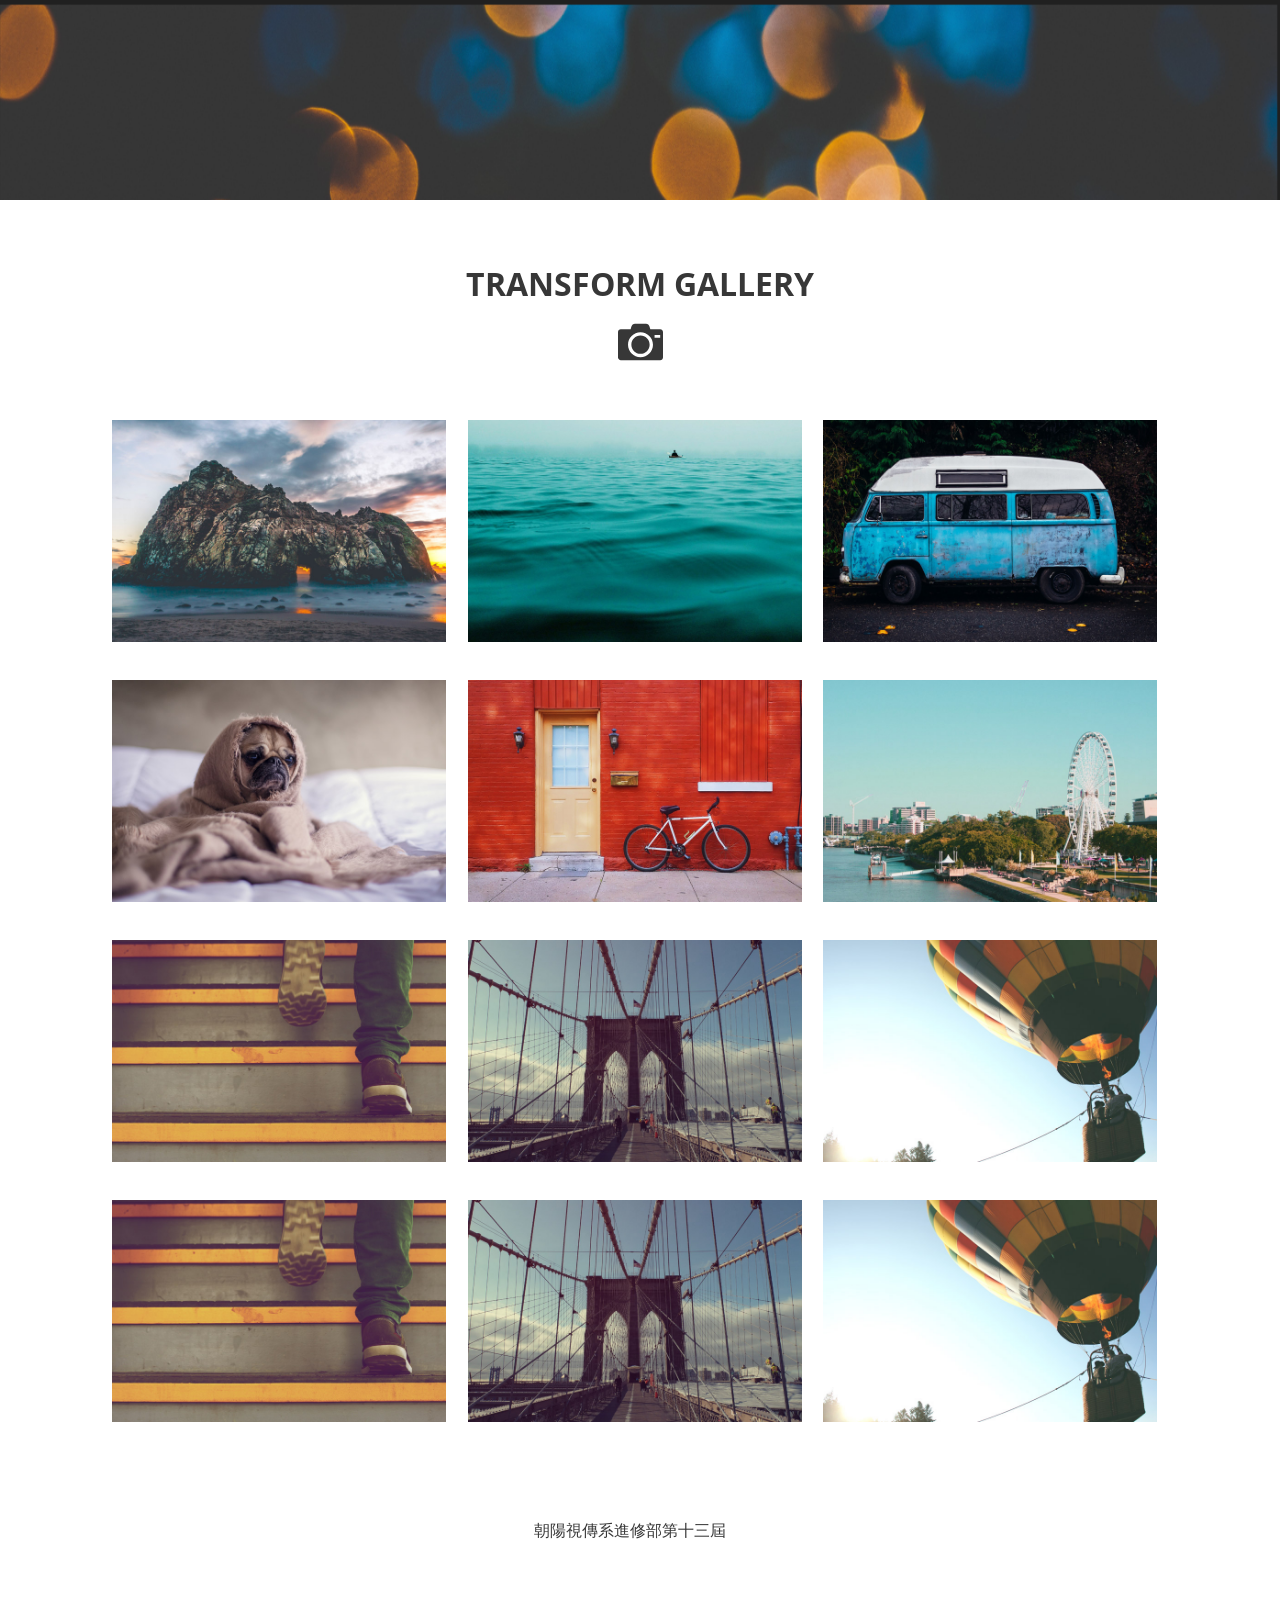
==== rige/index.html @ 2ff51db9 "vies1" ====
<!DOCTYPE html>
<html lang="en">
<head>
    <meta charset="UTF-8">
    <meta http-equiv="X-UA-Compatible" content="IE=edge">
    <meta name="viewport" content="width=device-width, initial-scale=1.0">
    <link rel="preconnect" href="https://fonts.googleapis.com">
<link rel="preconnect" href="https://fonts.gstatic.com" crossorigin>
<link href="https://fonts.googleapis.com/css2?family=Open+Sans:wght@300;400;600;700;800&display=swap" rel="stylesheet">
   <link rel="stylesheet" href="style.css">
   <link rel="stylesheet" href="https://cdnjs.cloudflare.com/ajax/libs/font-awesome/5.15.3/css/all.min.css">
  <title>畢製展覽網頁</title>
</head>


<body>
<div class="head">
  <header>
    <img src="img/背景圖.png" alt="">
   </header>
</div>


<div class="container clearfix">

 <header class="main-header">
  <h1>Transform Gallery</h1>
  <img src="img/camera.svg" alt="logo" class="logo">
 </header>

 
 <div class="container ">
  
  <div class="photo-container">
   <div class="photo">
     <img src="img/01.jpg" alt="">
     <div class="photo-overlay">
       <h3>Big Sur, California</h3>
       <a href="#" class="button">點擊進入</a>
     </div>
   </div>
  </div>
 
  <div class="photo-container">
   <div class="photo">
     <img src="img/02.jpg" alt="">
     <div class="photo-overlay">
       <h3>Turquoise Waters</h3>
       <a href="#" class="button">點擊進入</a>
     </div>
   </div>
  </div>
 
  <div class="photo-container">
   <div class="photo">
     <img src="img/03.jpg" alt="">
     <div class="photo-overlay">
       <h3>The Retro Van</h3>
       <a href="#" class="button">點擊進入</a>
     </div>
   </div>
  </div>
 
  <div class="photo-container">
   <div class="photo">
    <img src="img/04.jpg" alt="">
     <div class="photo-overlay">
       <h3>Petunia the Pug</h3>
       <a href="#" class="button">點擊進入</a>
     </div>
   </div>
  </div>
 
  <div class="photo-container">
   <div class="photo">
    <img src="img/05.jpg" alt="">
     <div class="photo-overlay">
       <h3>Red Facade</h3>
       <a href="#" class="button">點擊進入</a>
     </div>
   </div>
  </div>
 
  <div class="photo-container">
   <div class="photo">
     <img src="img/06.jpg" alt="">
     <div class="photo-overlay">
       <h3>Ferris Wheel</h3>
       <a href="#" class="button">點擊進入</a>
     </div>
  </div>
  </div>
 
  <div class="photo-container">
   <div class="photo">
     <img src="img/07.jpg" alt="">
     <div class="photo-overlay">
       <h3>Step by Step</h3>
       <a href="#" class="button">點擊進入</a>
     </div>
   </div>
  </div>
 
  <div class="photo-container">
   <div class="photo">
     <img src="img/08.jpg" alt="">
     <div class="photo-overlay">
       <h3>Brooklyn Bridge</h3>
       <a href="#" class="button">點擊進入</a>
     </div>
  </div>
 
  </div>
 
  <div class="photo-container">
   <div class="photo">
     <img src="img/09.jpg" alt="">
     <div class="photo-overlay">
       <h3>Up in the Air</h3>
       <a href="#" class="button">點擊進入</a>
     </div>
   </div>
  </div>

  <div class="photo-container">
    <div class="photo">
      <img src="img/07.jpg" alt="">
      <div class="photo-overlay">
        <h3>Step by Step</h3>
        <a href="#" class="button">點擊進入</a>
      </div>
    </div>
   </div>
  
   <div class="photo-container">
    <div class="photo">
      <img src="img/08.jpg" alt="">
      <div class="photo-overlay">
        <h3>Brooklyn Bridge</h3>
        <a href="#" class="button">點擊進入</a>
      </div>
   </div>
  
   </div>
  
   <div class="photo-container">
    <div class="photo">
      <img src="img/09.jpg" alt="">
      <div class="photo-overlay">
        <h3>Up in the Air</h3>
        <a href="#" class="button">點擊進入</a>
      </div>
    </div>
   </div>
</div>

<div class="bart">
  <p>朝陽視傳系進修部第十三屆</p>
 </div>


</div>


    
</body>
</html>
---- rige/style.css ----
*{
box-sizing:border-box ;
}

body{
    font-family: 'Open Sans',sans-serif;
    font-size: 1em;
    line-height: 1.5em;
    color: #373737;
    background: #fff;
    margin: 0;

}

.head header img {
    width: 100%;
    height: 200px;
}

#menu-bar {
    font-size: 20px;
    cursor: pointer;
    color: rgb(9, 152, 152);
    border: 1px solid rgb(9, 152, 152);
    border-radius: 5px;
    padding: 3px;
    display: none;
}

a {text-decoration: none;}
h1,h3{
    text-transform: uppercase;
}

h3{
   font-size: 1.3em; 
   margin-top: 4.85em;
   margin-bottom: 0.5em;
}

.container{
   width: 95%;
   max-width: 1260px;
   background: #ffffff;
   margin: auto;
   padding: 0 1.25em 2.5em; 
}

.photo-container{
    text-align: center;
    margin-bottom: 4em;
}

.main-header{
    text-align: center;
    padding: 2.8em 0 ;
}

.photo-container img{
    max-width: 100%;
}

.logo{
    width: 45px;
    margin-bottom: 0.4em;
    cursor: pointer; /* 滑鼠游標變化 */
}

.button{
    color: #4a89ca;
    width: 70%;
    font-weight: 700;
    padding: 6px 0px;
    margin: auto;
    border: 2px solid #069;
    border-radius: 0.5em;
    display: block;  /* 方塊獨佔區域 */
    text-transform: uppercase;
    margin-bottom: 50px;

    transition:baclground 0.3s;
    transition:color 0.3s
}

.button:hover{
    color:#fff;
    background: #4a89ca;
        
}


.logo:hover{
    transform: rotate(-20deg);   /* logo圖片旋轉 */
}


@media (min-width:769px){
    .photo-container{
        width: 48%;
        float: left;  /* 浮動靠左 */
        margin: 0 1%;
    }

    
}

@media (min-width:1025px){
    .photo-container{
        width: 31%;
        
    }

}

.clearfix::after{
    content: " ";
    display: table;
    clear: both;
}
   

.photo{
    position: relative;
    margin-bottom: 2em;
    overflow: hidden;
}

.photo-overlay{
    color: #fff;
    position: absolute;
    top: 0;
    right: 0;
    bottom: 0;
    left: 0;
    padding-left: 20px;
    padding-right: 20px;
    background: #345d88;

    display: flex;
    flex-direction: column;
    justify-content: center;
    align-items: center;
    background: rgba(0,0,0,0.5);

    opacity: 0;
    transition: opacity 0.5s;
}

.photo-overlay:hover{
    opacity: 1;
}

.photo img{
    transform-origin: 0  0;
}

.photo:hover img{
    transform: scale(1.2);
}

.bart{
position: relative;
margin-top: 90%;
left: 41%;
display: block;
}



@media (max-width:600px) {

.head header img {
  width: 100%;
  height: 100px;
}   

#menu-bar {
    display: initial;
    position: absolute;
    right: 10px;
    top: 20px;
}

header .navbar {
    position: absolute;
    top: 80px;
    left: 0;
    right: 0;
    background-color: rgb(255, 208, 0);
    border-top: 3px solid gray;
}

.bart{
    position: relative;
    left: 21%;
    margin-top: 0%;
    }
}
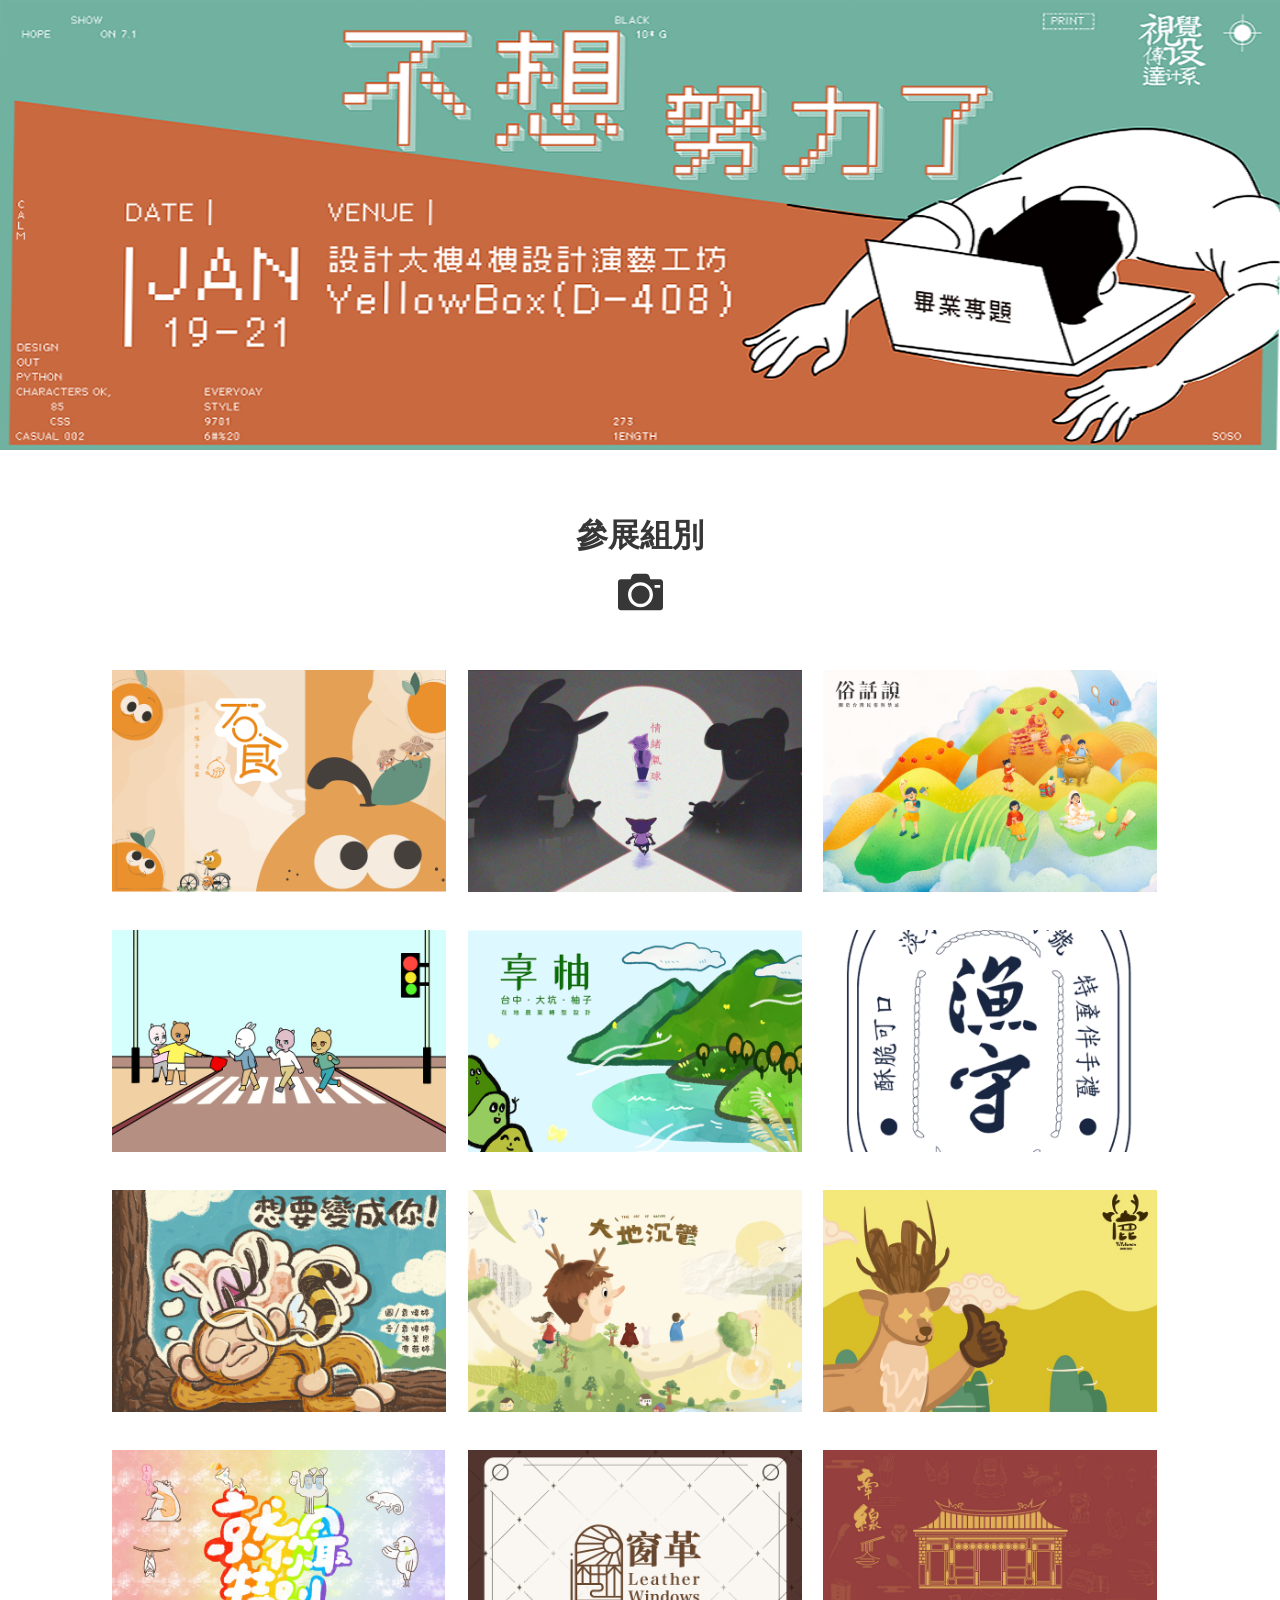
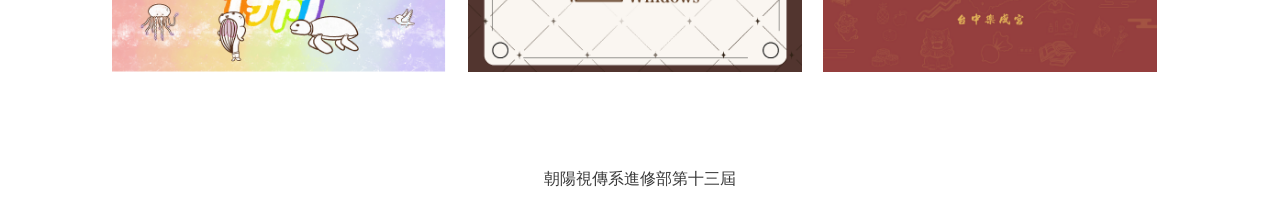
==== commit 859f4006: "v1" ====
--- a/rige/index.html
+++ b/rige/index.html
@@ -16,7 +16,7 @@
 <body>
 <div class="head">
   <header>
-    <img src="img/背景圖.png" alt="">
+    <img src="img/標頭.png" alt="">
    </header>
 </div>
 
@@ -24,7 +24,7 @@
 <div class="container clearfix">
 
  <header class="main-header">
-  <h1>Transform Gallery</h1>
+  <h1>參展組別</h1>
   <img src="img/camera.svg" alt="logo" class="logo">
  </header>
 
@@ -33,80 +33,81 @@
   
   <div class="photo-container">
    <div class="photo">
-     <img src="img/01.jpg" alt="">
+     <img src="img/1.png" alt="">
      <div class="photo-overlay">
-       <h3>Big Sur, California</h3>
-       <a href="#" class="button">點擊進入</a>
+       <h3>石食</h3>
+       <a href="https://shishi68.webnode.tw/" class="button">點擊進入</a>
      </div>
    </div>
   </div>
  
   <div class="photo-container">
    <div class="photo">
-     <img src="img/02.jpg" alt="">
+     <img src="img/2.png" alt="">
      <div class="photo-overlay">
-       <h3>Turquoise Waters</h3>
-       <a href="#" class="button">點擊進入</a>
+       <h3>情緒氣球</h3>
+       <a href="https://appieeq.github.io/balloon.github.io/%E6%83%85%E7%B7%92%E6%B0%A3%E7%90%83/restaurant.html" class="button">點擊進入</a>
      </div>
    </div>
   </div>
  
   <div class="photo-container">
    <div class="photo">
-     <img src="img/03.jpg" alt="">
+     <img src="img/3.png" alt="">
      <div class="photo-overlay">
-       <h3>The Retro Van</h3>
-       <a href="#" class="button">點擊進入</a>
+       <h3>俗話說</h3>
+       <a href="https://suhuashuo.webnode.tw/" class="button">點擊進入</a>
      </div>
    </div>
   </div>
  
   <div class="photo-container">
    <div class="photo">
-    <img src="img/04.jpg" alt="">
+    <img src="img/4.png" alt="">
      <div class="photo-overlay">
-       <h3>Petunia the Pug</h3>
-       <a href="#" class="button">點擊進入</a>
+       <h3>交通安全大冒險</h3>
+       <a href="https://1004ggininder.wixsite.com/--webnode" class="button">點擊進入</a>
      </div>
    </div>
   </div>
  
   <div class="photo-container">
    <div class="photo">
-    <img src="img/05.jpg" alt="">
+    <img src="img/5.png" alt="">
      <div class="photo-overlay">
-       <h3>Red Facade</h3>
-       <a href="#" class="button">點擊進入</a>
+       <h3>享柚</h3>
+       <a href="https://xiangyou7.webnode.tw/" class="button">點擊進入</a>
      </div>
    </div>
   </div>
  
   <div class="photo-container">
    <div class="photo">
-     <img src="img/06.jpg" alt="">
+     <img src="img/6.png" alt="">
      <div class="photo-overlay">
-       <h3>Ferris Wheel</h3>
-       <a href="#" class="button">點擊進入</a>
+       <h3>漁守魚酥</h3>
+       <a href="https://yushouyusu.webnode.tw/" class="button">點擊進入</a>
      </div>
   </div>
   </div>
  
   <div class="photo-container">
    <div class="photo">
-     <img src="img/07.jpg" alt="">
+     <img src="img/7.png" alt="">
      <div class="photo-overlay">
-       <h3>Step by Step</h3>
-       <a href="#" class="button">點擊進入</a>
+       <h3>想要變成你</h3>
+       <a href="https://xiangyaobianchengni.webnode.tw/
+       " class="button">點擊進入</a>
      </div>
    </div>
   </div>
  
   <div class="photo-container">
    <div class="photo">
-     <img src="img/08.jpg" alt="">
+     <img src="img/8.png" alt="">
      <div class="photo-overlay">
-       <h3>Brooklyn Bridge</h3>
-       <a href="#" class="button">點擊進入</a>
+       <h3>大地沉鬱</h3>
+       <a href="https://dadechenyu-shengtaihuanjinghuiben.webnode.tw/?_ga=2.155603835.1976391896.1705245782-642963253.1705245782" class="button">點擊進入</a>
      </div>
   </div>
  
@@ -114,30 +115,30 @@
  
   <div class="photo-container">
    <div class="photo">
-     <img src="img/09.jpg" alt="">
+     <img src="img/9.png" alt="">
      <div class="photo-overlay">
-       <h3>Up in the Air</h3>
-       <a href="#" class="button">點擊進入</a>
+       <h3>YUYU鹿鳴</h3>
+       <a href="https://lumingrourou.webnode.tw/" class="button">點擊進入</a>
      </div>
    </div>
   </div>
 
   <div class="photo-container">
     <div class="photo">
-      <img src="img/07.jpg" alt="">
+      <img src="img/10.png" alt="">
       <div class="photo-overlay">
-        <h3>Step by Step</h3>
-        <a href="#" class="button">點擊進入</a>
+        <h3>就你最特別</h3>
+        <a href="https://jiunizuitebie.webnode.tw/?_ga=2.188864876.651335702.1705284262-1181990850.1705284262" class="button">點擊進入</a>
       </div>
     </div>
    </div>
   
    <div class="photo-container">
     <div class="photo">
-      <img src="img/08.jpg" alt="">
+      <img src="img/11.png" alt="">
       <div class="photo-overlay">
-        <h3>Brooklyn Bridge</h3>
-        <a href="#" class="button">點擊進入</a>
+        <h3>窗革</h3>
+        <a href="https://leatherwindows.webnode.tw/" class="button">點擊進入</a>
       </div>
    </div>
   
@@ -145,23 +146,21 @@
   
    <div class="photo-container">
     <div class="photo">
-      <img src="img/09.jpg" alt="">
+      <img src="img/12.png" alt="">
       <div class="photo-overlay">
-        <h3>Up in the Air</h3>
-        <a href="#" class="button">點擊進入</a>
+        <h3>牽線</h3>
+        <a href="https://qianxian1.webnode.tw" class="button">點擊進入</a>
       </div>
     </div>
    </div>
 </div>
 
-<div class="bart">
-  <p>朝陽視傳系進修部第十三屆</p>
- </div>
-
 
 </div>
 
-
+<footer>
+  <p>朝陽視傳系進修部第十三屆</p>
+</footer>
     
 </body>
 </html>
--- a/rige/style.css
+++ b/rige/style.css
@@ -14,7 +14,7 @@
 
 .head header img {
     width: 100%;
-    height: 200px;
+    height: 450px;
 }
 
 #menu-bar {
@@ -165,6 +165,9 @@
 display: block;
 }
 
+footer{
+    text-align: center;
+}
 
 
 @media (max-width:600px) {
@@ -195,4 +198,10 @@
     left: 21%;
     margin-top: 0%;
     }
-}+
+ .head header img {
+   width: 100%;
+   height: 200px;
+ }    
+}
+
